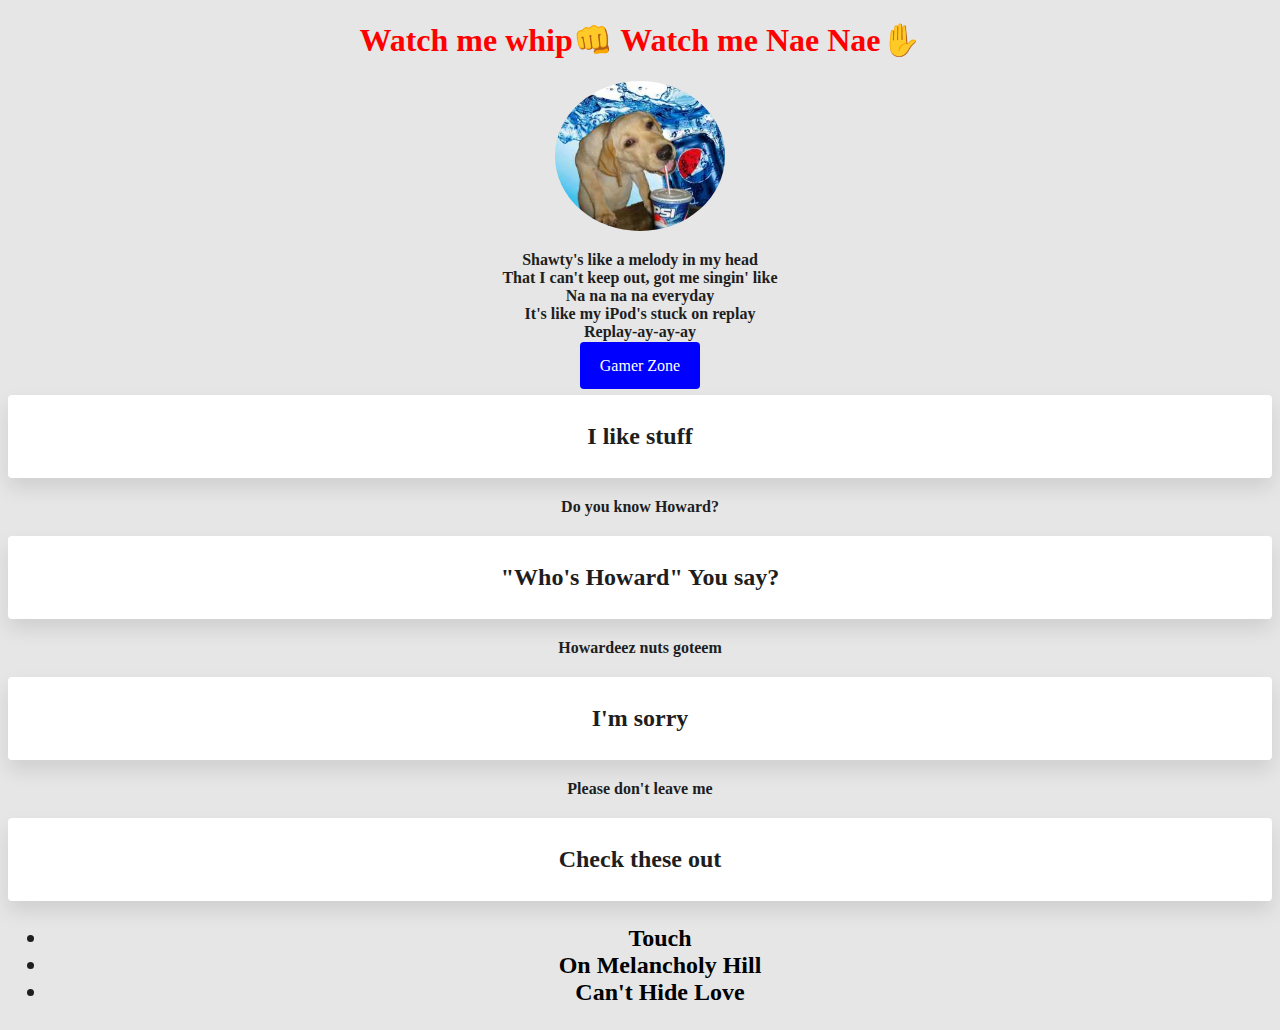
==== index.html @ 81b9e92f "Add files via upload" ====
<!DOCTYPE html>
<html>
	
	<head>
		<title> Bruh </title>
		<meta name="description" content = "welcome to my mine">
		<link href="style.css" rel="stylesheet">
		<meta charset = "UTF-8">
	</head>

	<body>
		<h1>Watch me whip👊 Watch me Nae Nae✋</h1>
		<img src="images/profile.jpg" alt="Cool Dog" class= img-circle>
		<p>
			Shawty's like a melody in my head<br>
			That I can't keep out, got me singin' like<br>
			Na na na na everyday<br>
			It's like my iPod's stuck on replay<br>
			Replay-ay-ay-ay
		</p>

		<a href="https://www.youtube.com/watch?v=hcVxZXz_bSI" target="_blank" class=btn-blue>Gamer Zone</a>

		<h2 class=card-white>I like stuff</h2>
		<p>
			Do you know Howard?
		</p>

		<h2 class=card-white>"Who's Howard" You say?</h2> 
		<p>
			Howardeez nuts goteem
		</p>

		<h2 class=card-white>I'm sorry</h2> 
		<p>
			Please don't leave me
		</p>
		

		<h2 class=card-white>Check these out<h2>

		<ul>
			<li>
				<a href="https://www.youtube.com/watch?v=0Gkhol2Q1og" target="_blank">Touch</a>	
			</li>
			<li>
				<a href="https://www.youtube.com/watch?v=04mfKJWDSzI" target="_blank">On Melancholy Hill</a>	
			</li>
			<li>
				<a href="https://www.youtube.com/watch?v=1TxgfbPl9Qg" target="_blank">Can't Hide Love</a>	
			</li>
		</ul>

		

	


	</body>

</html>
---- style.css ----
body {
	background-color: rgb(230, 230, 230);
	color: rgb(30, 30, 30);
	font-family: "Comic Sans MS", "Comic Sans", cursive;
	font-weight: 500;
	letter-spacing: 0px;
	text-align: center;
}

h1 {
	color: red;
}

p {
	font-weight: 900;
}

a {
	color: black;
	text-decoration: none;
}
a:hover {
	text-decoration: none;
}

.text-black {
	font-weight: 900
}
.card-white {
	background-color: white;
	box-shadow: 0px 10px 20px rgb(0 0 0 / 10%);
	padding: 28px;
	border-radius: 4px;
	margin:20px 0px;
}
.container {
	width: 700px;
	margin: 40px auto;
}
.btn-blue {
	background-color: blue;
	color: white;
	padding: 15px 20px;
	border-radius: 4px;
	transition: padding 0.1s ease;
}

.btn-blue:hover {
	background-color: black;
	padding: 17px 22px;
}

.img-circle {
	height: 150px;
	border-radius: 50%;
	transition: height 0.3s ease;
}
.img-circle:hover{
	height: 200px;
}
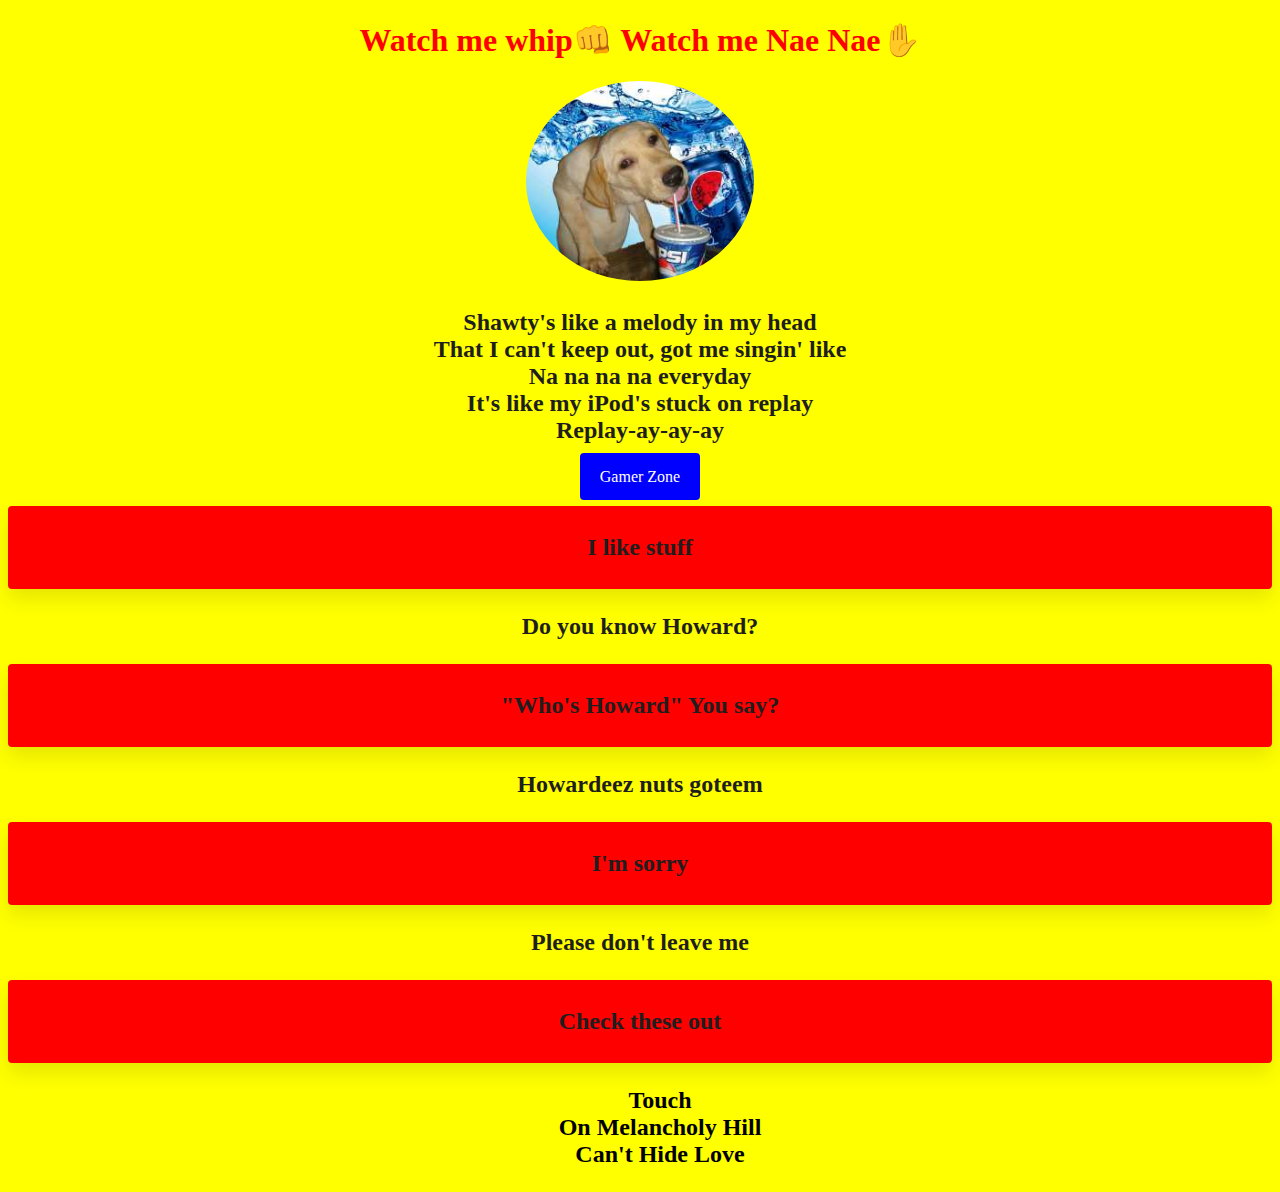
==== commit adec5ce6: "Add files via upload" ====
--- a/index.html
+++ b/index.html
@@ -16,7 +16,7 @@
 			That I can't keep out, got me singin' like<br>
 			Na na na na everyday<br>
 			It's like my iPod's stuck on replay<br>
-			Replay-ay-ay-ay
+			Replay-ay-ay-ay<br>
 		</p>
 
 		<a href="https://www.youtube.com/watch?v=hcVxZXz_bSI" target="_blank" class=btn-blue>Gamer Zone</a>
@@ -51,11 +51,6 @@
 			</li>
 		</ul>
 
-		
-
-	
-
-
 	</body>
 
 </html>--- a/style.css
+++ b/style.css
@@ -1,5 +1,5 @@
 body {
-	background-color: rgb(230, 230, 230);
+	background-color: yellow; 
 	color: rgb(30, 30, 30);
 	font-family: "Comic Sans MS", "Comic Sans", cursive;
 	font-weight: 500;
@@ -12,6 +12,7 @@
 }
 
 p {
+	font-size: 24px;
 	font-weight: 900;
 }
 
@@ -23,11 +24,16 @@
 	text-decoration: none;
 }
 
+ul
+{
+list-style-type: none;
+}
+
 .text-black {
 	font-weight: 900
 }
 .card-white {
-	background-color: white;
+	background-color: red;
 	box-shadow: 0px 10px 20px rgb(0 0 0 / 10%);
 	padding: 28px;
 	border-radius: 4px;
@@ -51,10 +57,11 @@
 }
 
 .img-circle {
-	height: 150px;
+	height: 200px;
 	border-radius: 50%;
 	transition: height 0.3s ease;
 }
 .img-circle:hover{
-	height: 200px;
-}+	height: 300px;
+}
+rgb(230, 230, 230)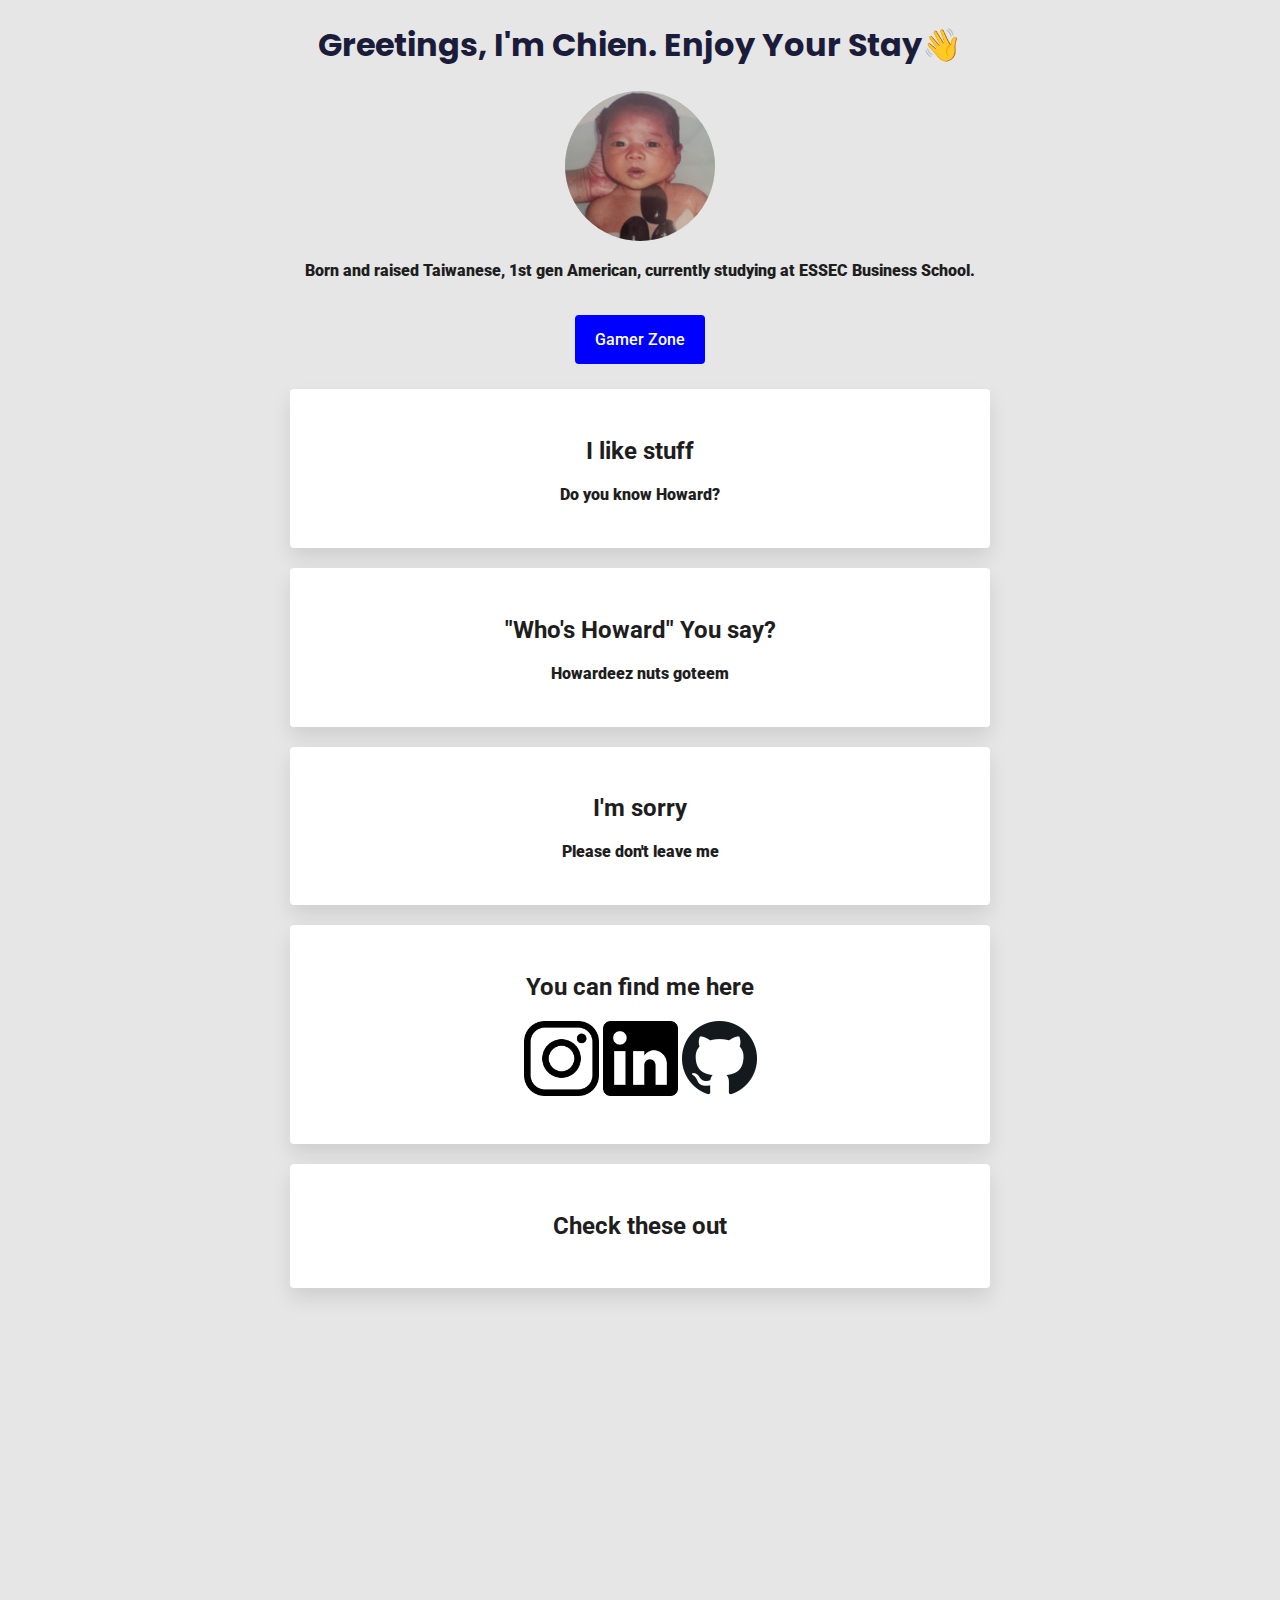
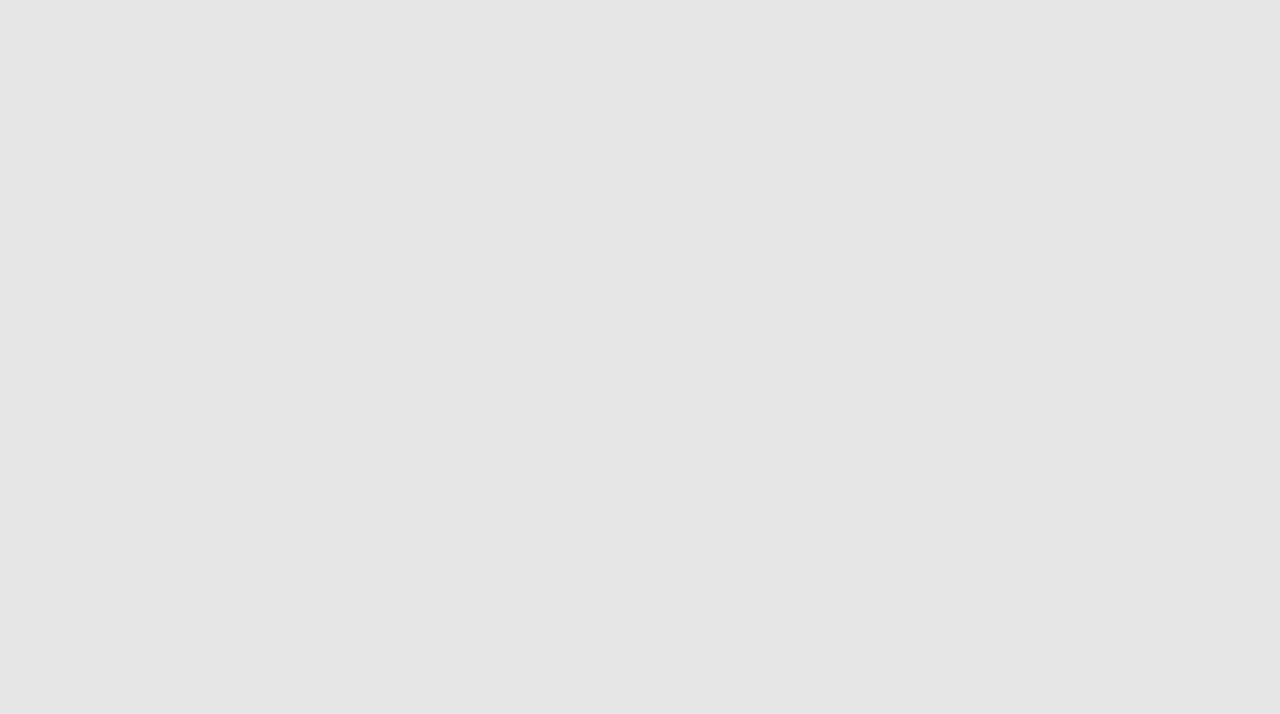
==== commit f0c84ef4: "Add files via upload" ====
--- a/index.html
+++ b/index.html
@@ -2,54 +2,84 @@
 <html>
 	
 	<head>
-		<title> Bruh </title>
+		<title> Chien's Profile </title>
 		<meta name="description" content = "welcome to my mine">
 		<link href="style.css" rel="stylesheet">
+		<link rel="preconnect" href="https://fonts.gstatic.com">
+		<link href="https://fonts.googleapis.com/css2?family=Poppins&family=Roboto:wght@300&display=swap" rel="stylesheet">
 		<meta charset = "UTF-8">
 	</head>
 
 	<body>
-		<h1>Watch me whip👊 Watch me Nae Nae✋</h1>
-		<img src="images/profile.jpg" alt="Cool Dog" class= img-circle>
-		<p>
-			Shawty's like a melody in my head<br>
-			That I can't keep out, got me singin' like<br>
-			Na na na na everyday<br>
-			It's like my iPod's stuck on replay<br>
-			Replay-ay-ay-ay<br>
-		</p>
-
-		<a href="https://www.youtube.com/watch?v=hcVxZXz_bSI" target="_blank" class=btn-blue>Gamer Zone</a>
-
-		<h2 class=card-white>I like stuff</h2>
-		<p>
-			Do you know Howard?
-		</p>
-
-		<h2 class=card-white>"Who's Howard" You say?</h2> 
-		<p>
-			Howardeez nuts goteem
-		</p>
-
-		<h2 class=card-white>I'm sorry</h2> 
-		<p>
-			Please don't leave me
+		<h1>
+			Greetings, I'm Chien. Enjoy Your Stay👋
+		</h1>
+		<img src="images/profile.jpg" alt="Cool Baby" class= img-circle>
+		<p id="desc">
+			Born and raised Taiwanese, 1st gen American, currently studying at ESSEC Business School.
 		</p>
 		
+		<a href="https://www.youtube.com/watch?v=hcVxZXz_bSI" target="_blank" class=btn-blue>Gamer Zone</a>
+		
+		<div class="container">		
+			<div class=card-white>
+				<h2>
+					I like stuff
+				</h2>
+				<p>
+					Do you know Howard?
+				</p>
+			</div>
 
-		<h2 class=card-white>Check these out<h2>
+			<div class="card-white">
+				<h2>
+					"Who's Howard" You say?
+				</h2> 
+				<p>
+					Howardeez nuts goteem
+				</p>
+			</div>
 
-		<ul>
-			<li>
-				<a href="https://www.youtube.com/watch?v=0Gkhol2Q1og" target="_blank">Touch</a>	
-			</li>
-			<li>
-				<a href="https://www.youtube.com/watch?v=04mfKJWDSzI" target="_blank">On Melancholy Hill</a>	
-			</li>
-			<li>
-				<a href="https://www.youtube.com/watch?v=1TxgfbPl9Qg" target="_blank">Can't Hide Love</a>	
-			</li>
-		</ul>
+			<div class="card-white">
+				<h2>I'm sorry</h2> 
+				<p>
+					Please don't leave me
+				</p>
+			</div>
+
+			<div class="card-white">
+				<h2>
+					You can find me here
+				</h2>
+				<p>
+					<a href="https://www.instagram.com/plzsndhelp/" target="_blank">
+						<img src="images/instagram.png" alt="instagram" class="icons">
+					</a>
+					<a href="https://www.linkedin.com/in/chienw/" target="_blank">
+						<img src="images/linkedin.png" alt="linkedin" class="icons">
+					</a>
+					<a href="https://github.com/DominoLine" target="_blank">
+						<img src="images/github.png" alt="github" class="icons">
+					</a>
+				</p>
+			</div>
+
+			<div class="card-white">
+				<h2>Check these out</h2>
+			</div>
+			
+			<ul>
+				<li>
+					<iframe width="560" height="315" src="https://www.youtube.com/embed/0Gkhol2Q1og" title="YouTube video player" frameborder="0" allow="accelerometer; autoplay; clipboard-write; encrypted-media; gyroscope; picture-in-picture" allowfullscreen></iframe>
+				</li>
+				<li>
+					<iframe width="560" height="315" src="https://www.youtube.com/embed/04mfKJWDSzI" title="YouTube video player" frameborder="0" allow="accelerometer; autoplay; clipboard-write; encrypted-media; gyroscope; picture-in-picture" allowfullscreen></iframe>	
+				</li>
+				<li>
+					<iframe width="560" height="315" src="https://www.youtube.com/embed/sd-dK8OqtVU" title="YouTube video player" frameborder="0" allow="accelerometer; autoplay; clipboard-write; encrypted-media; gyroscope; picture-in-picture" allowfullscreen></iframe>
+				</li>
+			</ul>
+		</div>
 
 	</body>
 
--- a/style.css
+++ b/style.css
@@ -1,18 +1,18 @@
 body {
-	background-color: yellow; 
+	background-color: rgb(230, 230, 230);
 	color: rgb(30, 30, 30);
-	font-family: "Comic Sans MS", "Comic Sans", cursive;
+	font-family: 'Roboto', sans-serif;
 	font-weight: 500;
 	letter-spacing: 0px;
 	text-align: center;
 }
 
 h1 {
-	color: red;
+	color: rgb(27, 27, 58);
+	font-family: 'Poppins', sans-serif;
 }
 
 p {
-	font-size: 24px;
 	font-weight: 900;
 }
 
@@ -20,30 +20,40 @@
 	color: black;
 	text-decoration: none;
 }
+
 a:hover {
 	text-decoration: none;
 }
 
-ul
-{
+ul {
 list-style-type: none;
+padding: 0;
+font-family: 'Poppins', sans-serif;
 }
 
 .text-black {
 	font-weight: 900
 }
+
 .card-white {
-	background-color: red;
+	background-color: white;
 	box-shadow: 0px 10px 20px rgb(0 0 0 / 10%);
 	padding: 28px;
 	border-radius: 4px;
 	margin:20px 0px;
 }
+
+.icons{
+	height: 75px;
+}
+
 .container {
 	width: 700px;
 	margin: 40px auto;
 }
+
 .btn-blue {
+	margin: 50px;
 	background-color: blue;
 	color: white;
 	padding: 15px 20px;
@@ -57,11 +67,15 @@
 }
 
 .img-circle {
-	height: 200px;
+	height: 150px;
 	border-radius: 50%;
 	transition: height 0.3s ease;
 }
 .img-circle:hover{
-	height: 300px;
+	height: 200px;
 }
-rgb(230, 230, 230)+
+#desc {
+	margin-bottom: 50px;
+}
+
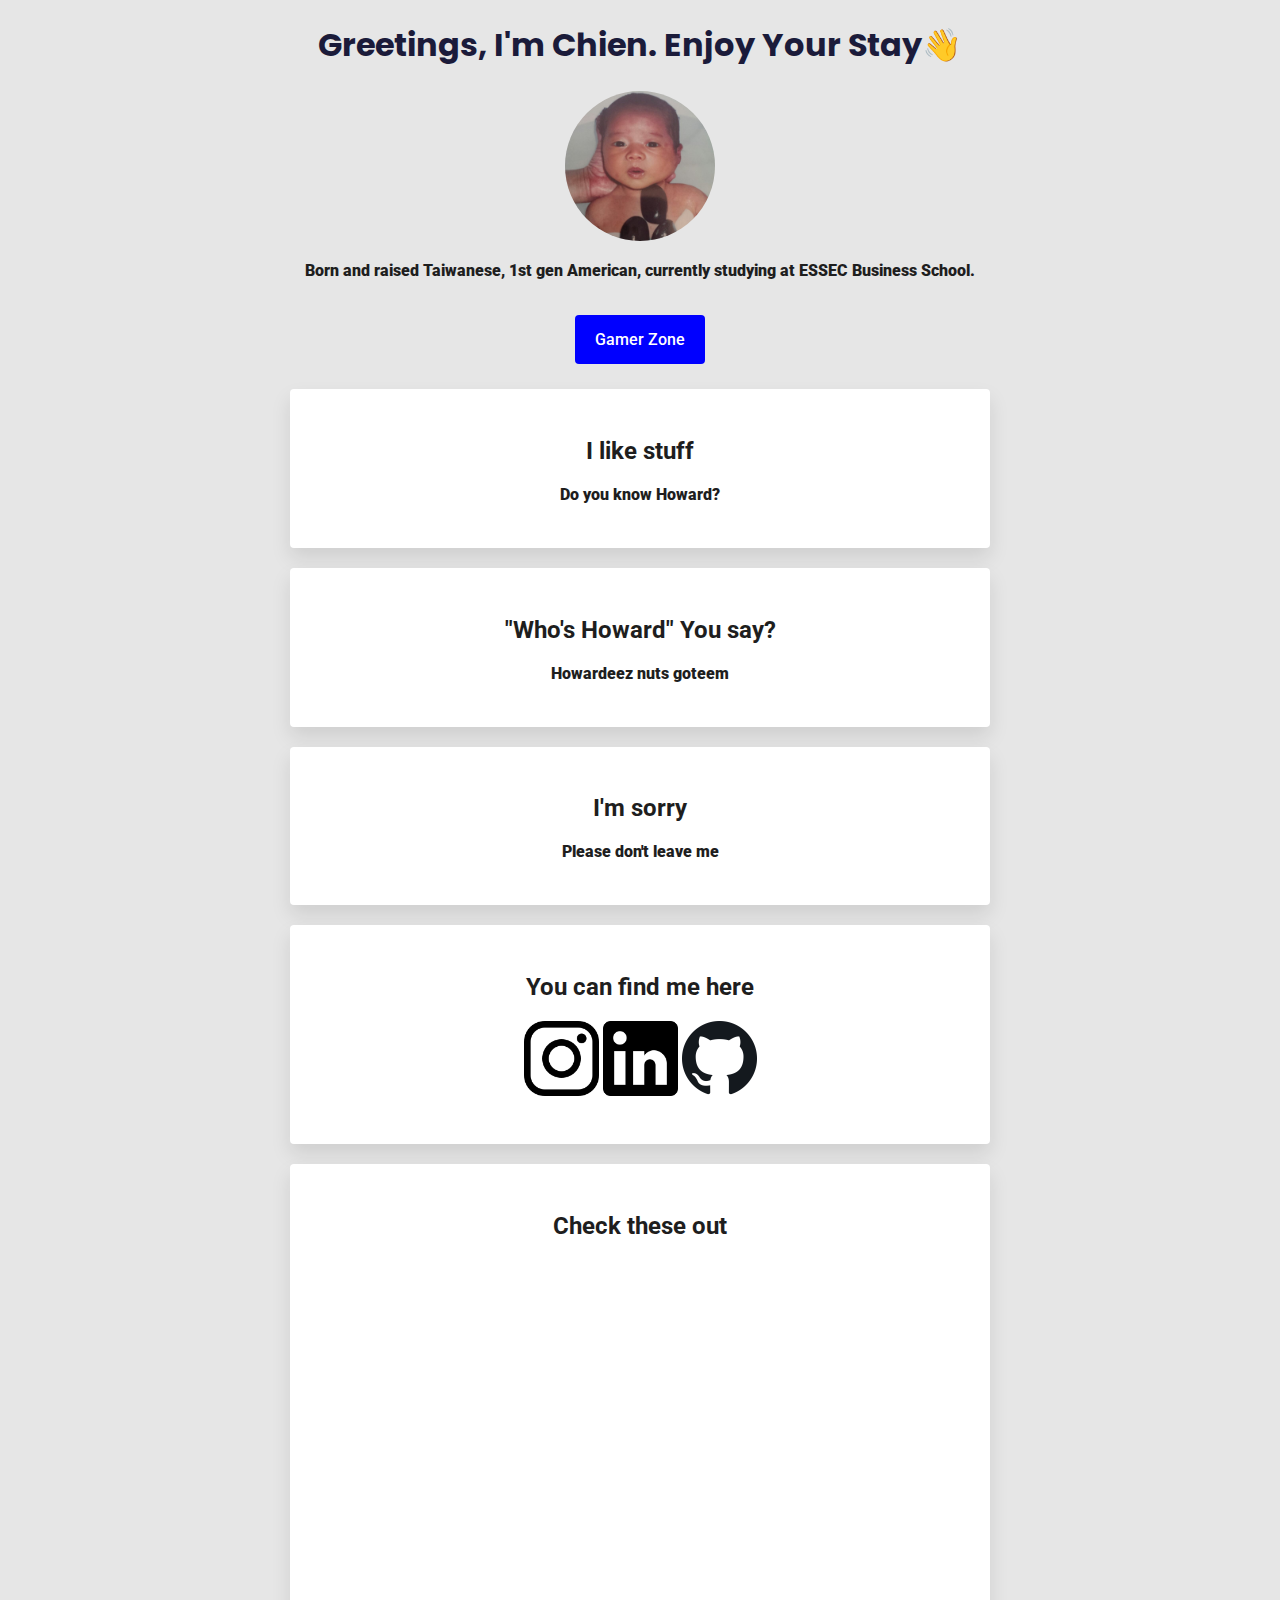
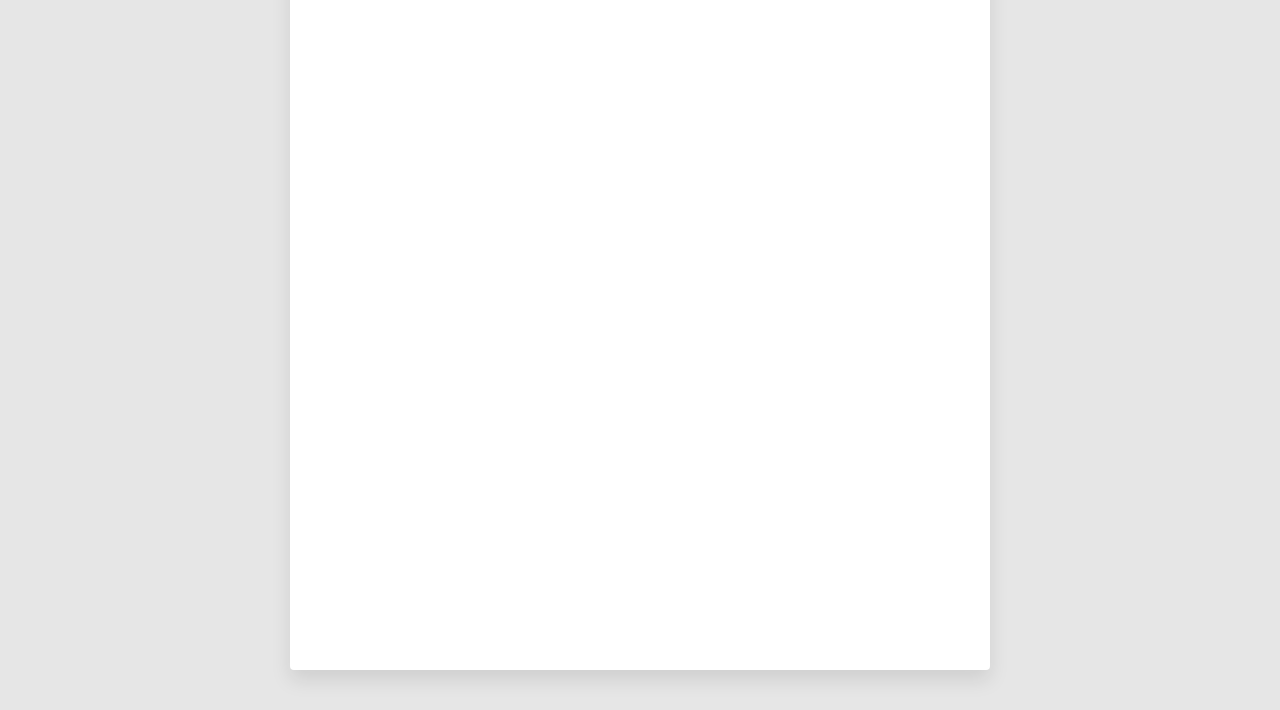
==== commit 46f6c887: "Add files via upload" ====
--- a/index.html
+++ b/index.html
@@ -66,19 +66,22 @@
 
 			<div class="card-white">
 				<h2>Check these out</h2>
+				<p>
+					<ul>
+						<li>
+							<iframe width="560" height="315" src="https://www.youtube.com/embed/0Gkhol2Q1og" title="YouTube video player" frameborder="0" allow="accelerometer; autoplay; clipboard-write; encrypted-media; gyroscope; picture-in-picture" allowfullscreen></iframe>
+						</li>
+						<li>
+							<iframe width="560" height="315" src="https://www.youtube.com/embed/04mfKJWDSzI" title="YouTube video player" frameborder="0" allow="accelerometer; autoplay; clipboard-write; encrypted-media; gyroscope; picture-in-picture" allowfullscreen></iframe>	
+						</li>
+						<li>
+							<iframe width="560" height="315" src="https://www.youtube.com/embed/sd-dK8OqtVU" title="YouTube video player" frameborder="0" allow="accelerometer; autoplay; clipboard-write; encrypted-media; gyroscope; picture-in-picture" allowfullscreen></iframe>
+						</li>
+					</ul>
+				</p>
 			</div>
 			
-			<ul>
-				<li>
-					<iframe width="560" height="315" src="https://www.youtube.com/embed/0Gkhol2Q1og" title="YouTube video player" frameborder="0" allow="accelerometer; autoplay; clipboard-write; encrypted-media; gyroscope; picture-in-picture" allowfullscreen></iframe>
-				</li>
-				<li>
-					<iframe width="560" height="315" src="https://www.youtube.com/embed/04mfKJWDSzI" title="YouTube video player" frameborder="0" allow="accelerometer; autoplay; clipboard-write; encrypted-media; gyroscope; picture-in-picture" allowfullscreen></iframe>	
-				</li>
-				<li>
-					<iframe width="560" height="315" src="https://www.youtube.com/embed/sd-dK8OqtVU" title="YouTube video player" frameborder="0" allow="accelerometer; autoplay; clipboard-write; encrypted-media; gyroscope; picture-in-picture" allowfullscreen></iframe>
-				</li>
-			</ul>
+
 		</div>
 
 	</body>
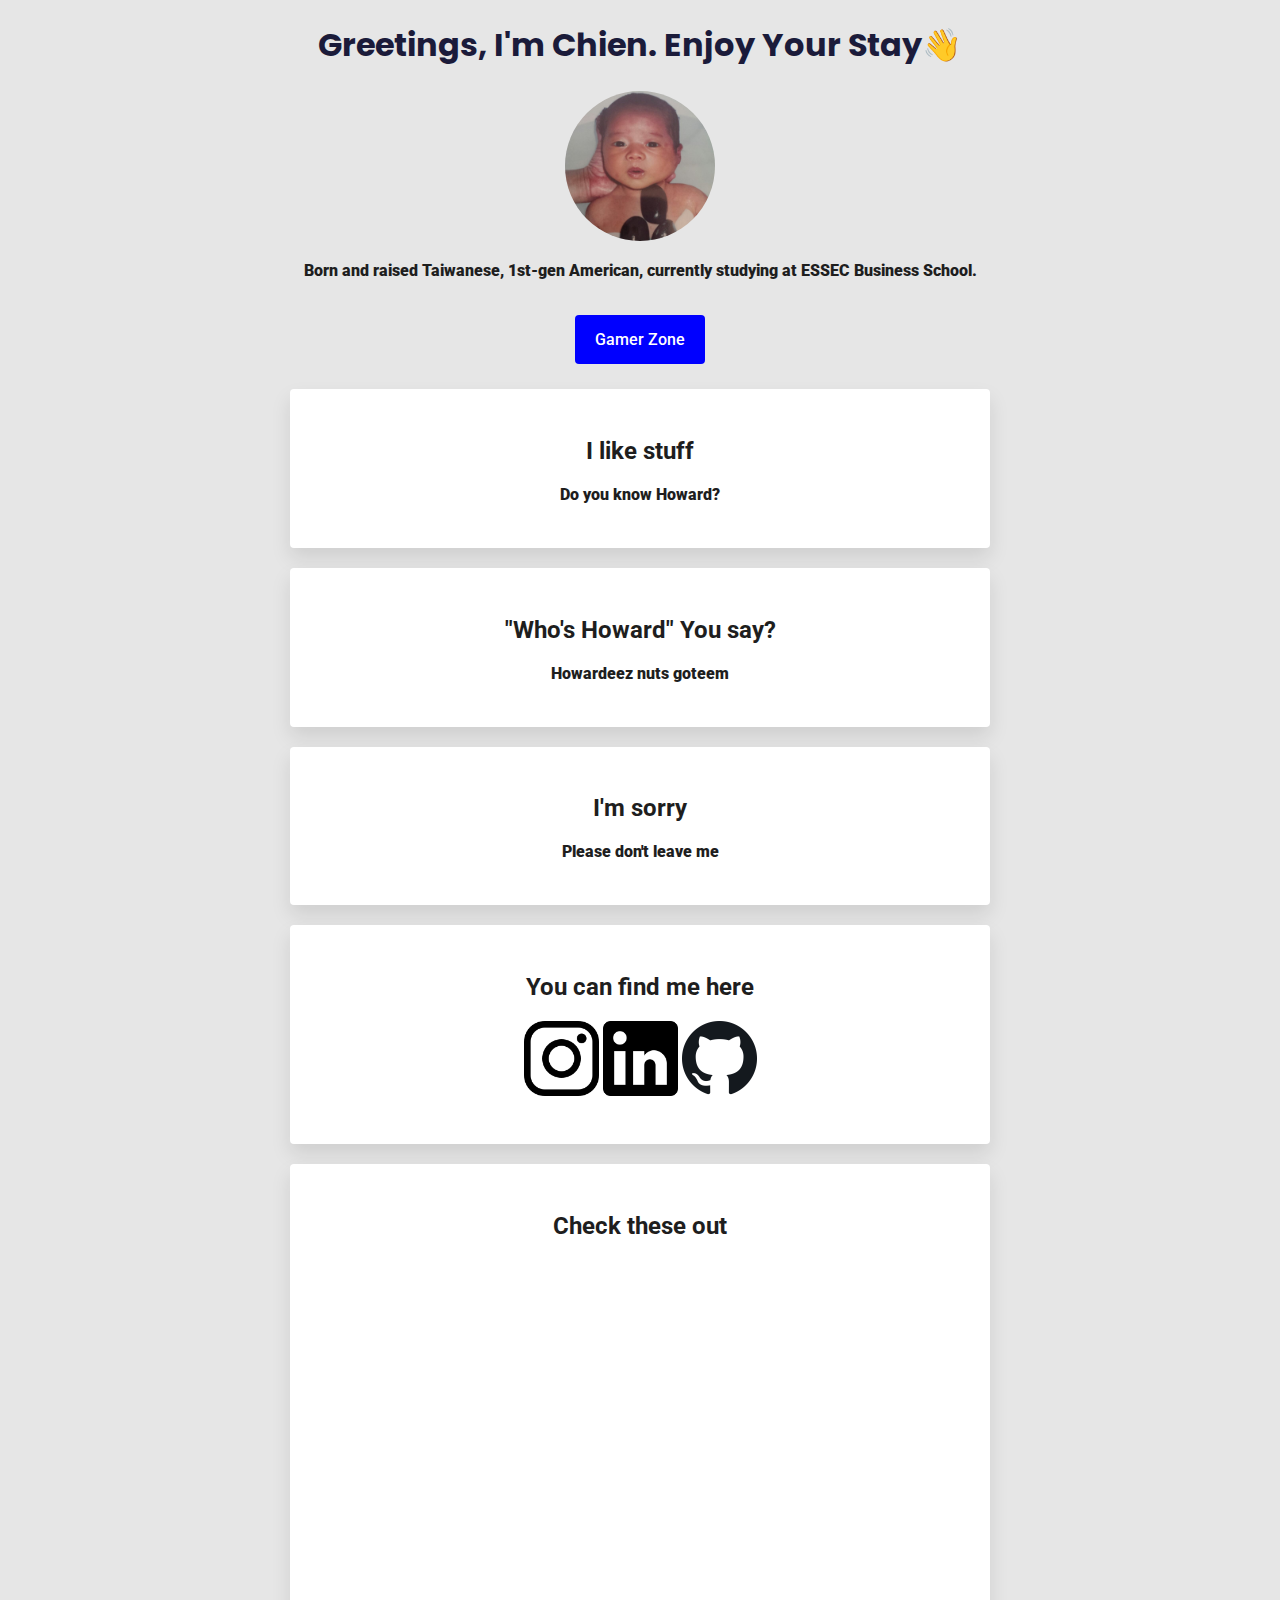
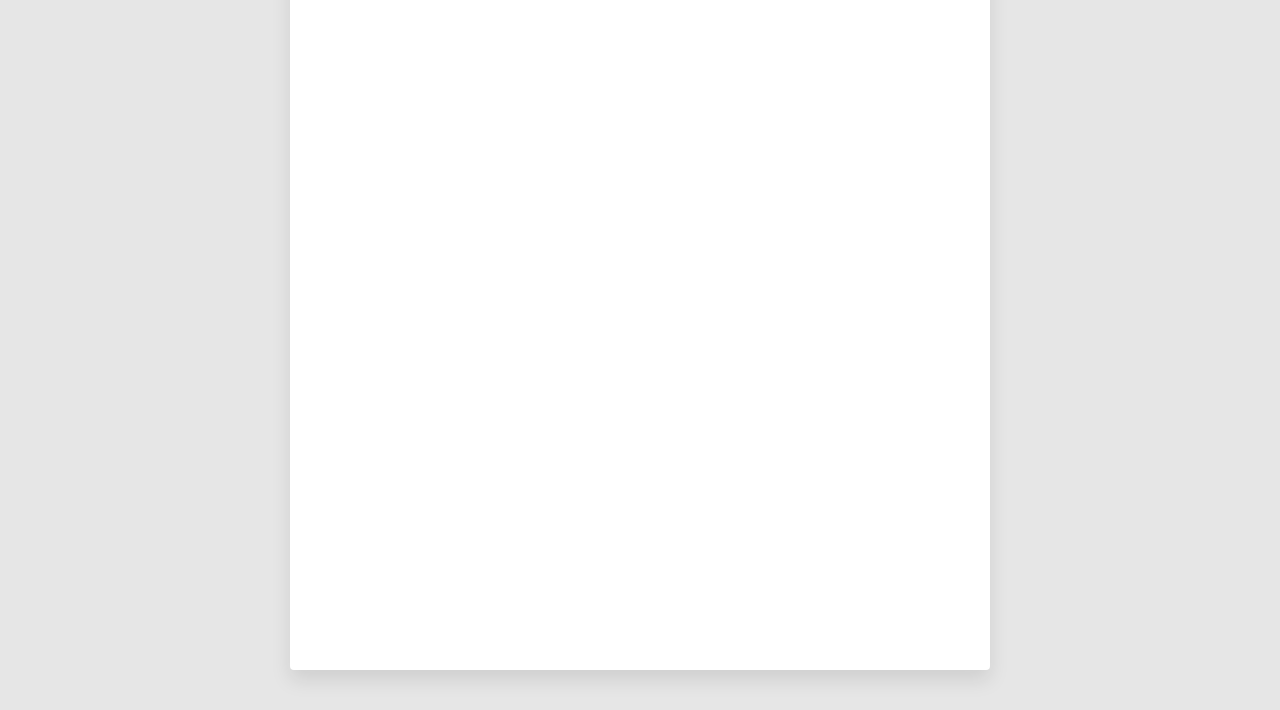
==== commit b3a87f5d: "Add files via upload" ====
--- a/index.html
+++ b/index.html
@@ -16,11 +16,11 @@
 		</h1>
 		<img src="images/profile.jpg" alt="Cool Baby" class= img-circle>
 		<p id="desc">
-			Born and raised Taiwanese, 1st gen American, currently studying at ESSEC Business School.
+			Born and raised Taiwanese, 1st-gen American, currently studying at ESSEC Business School.
 		</p>
 		
-		<a href="https://www.youtube.com/watch?v=hcVxZXz_bSI" target="_blank" class=btn-blue>Gamer Zone</a>
-		
+		<a href="https://www.youtube.com/watch?v=dQw4w9WgXcQ" target="_blank" class=btn-blue>Gamer Zone</a>
+
 		<div class="container">		
 			<div class=card-white>
 				<h2>
@@ -80,7 +80,6 @@
 					</ul>
 				</p>
 			</div>
-			
 
 		</div>
 
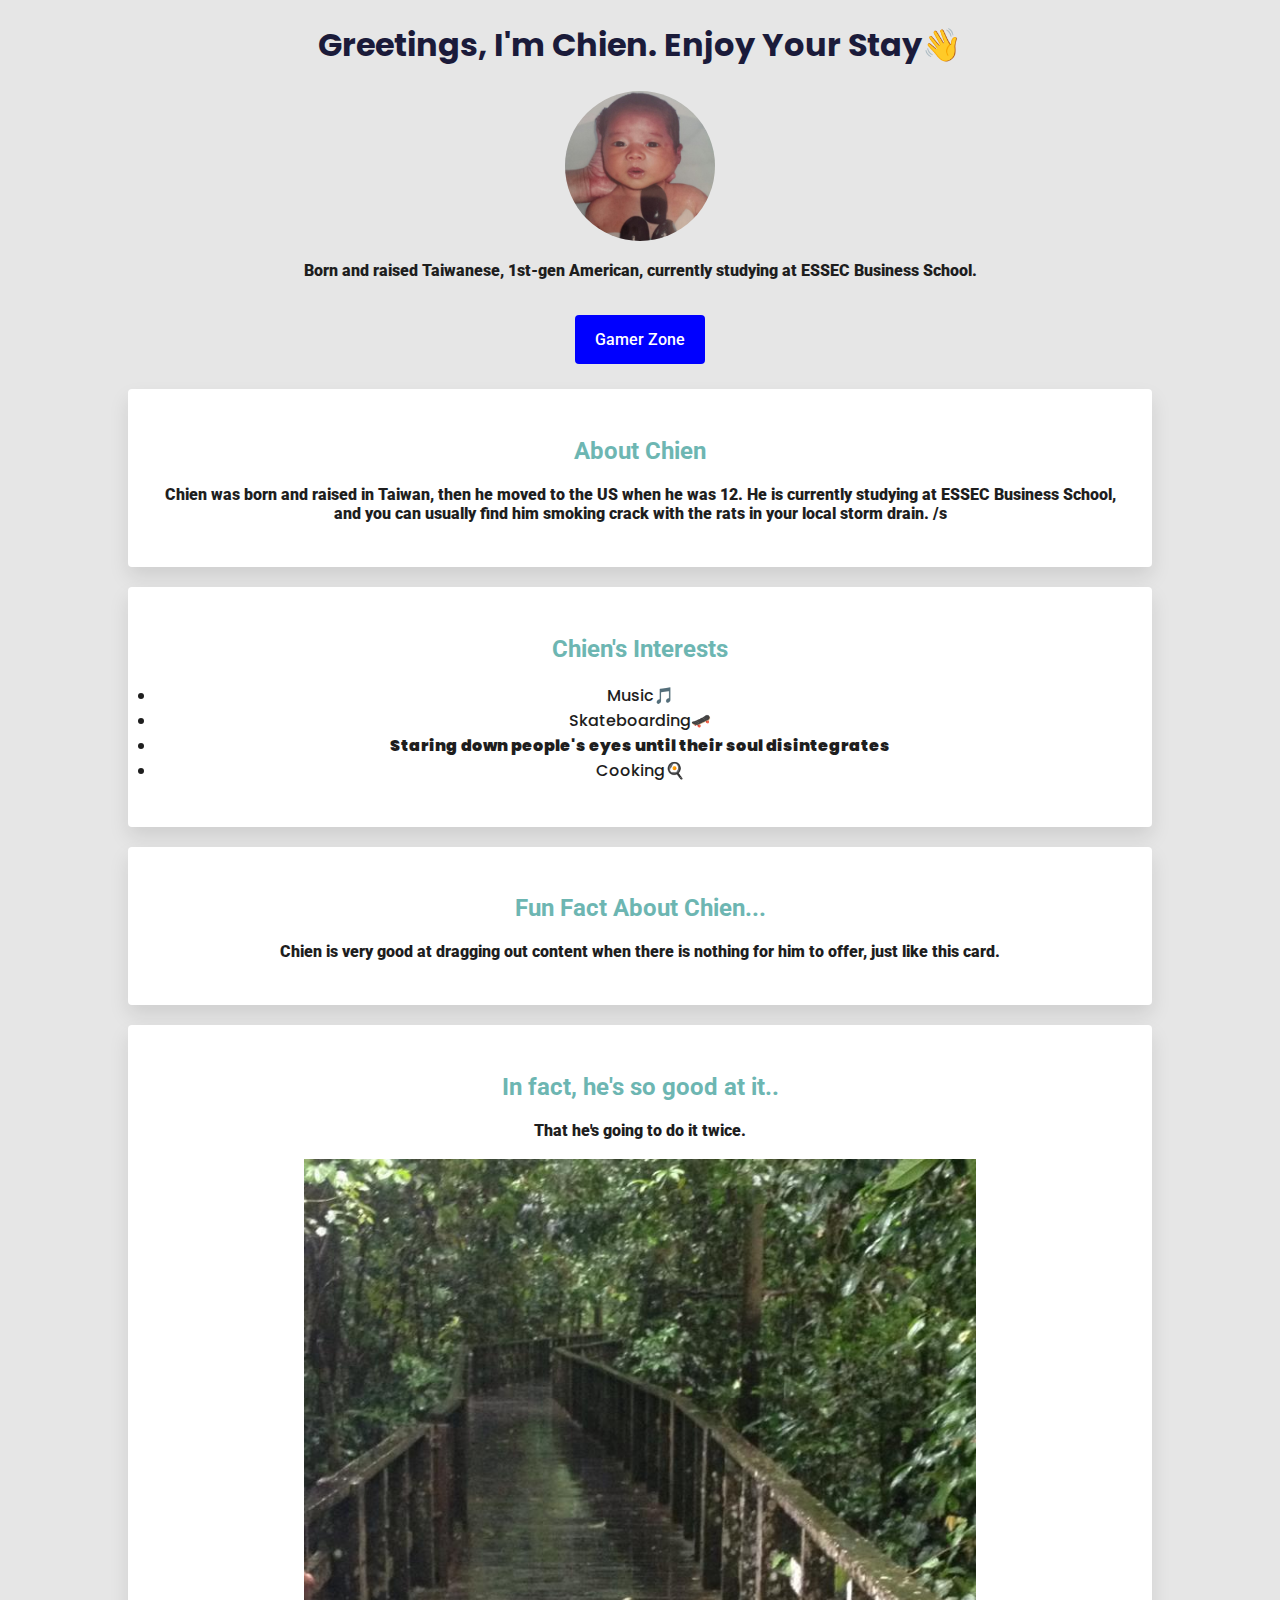
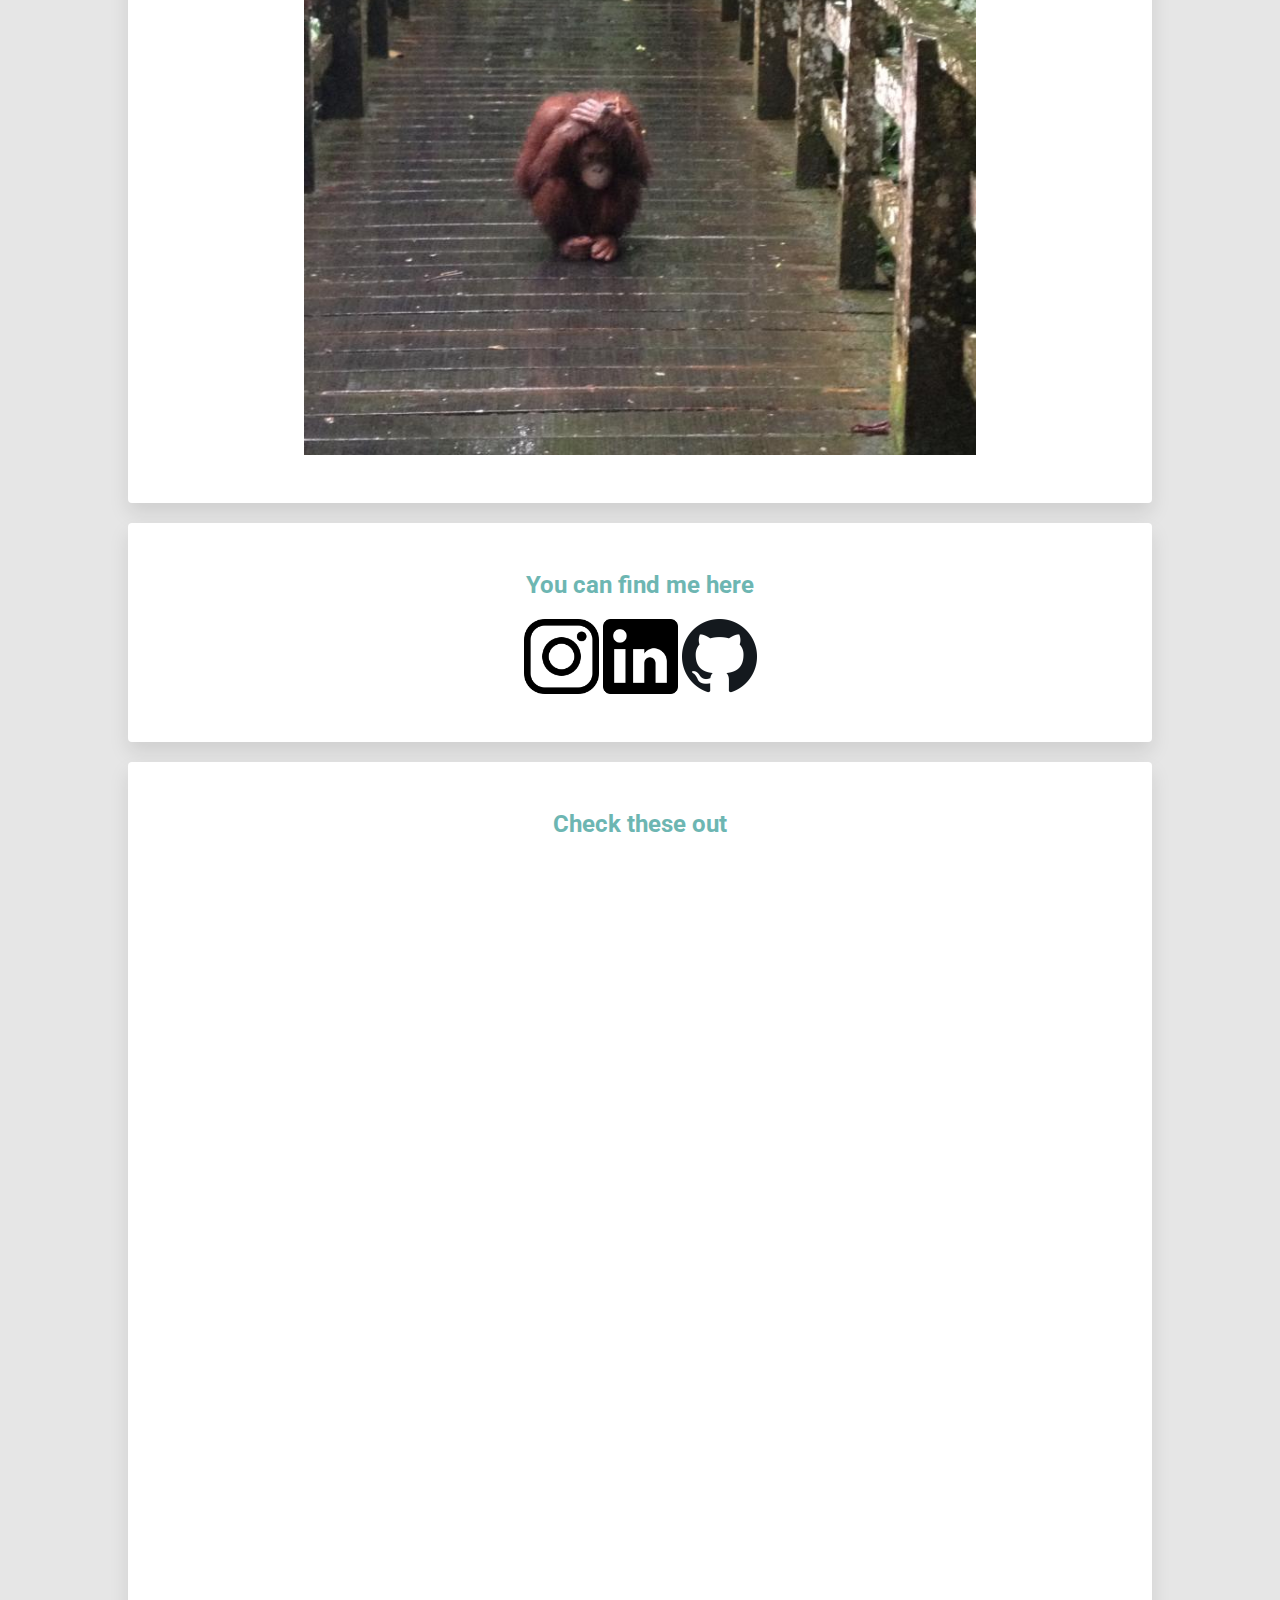
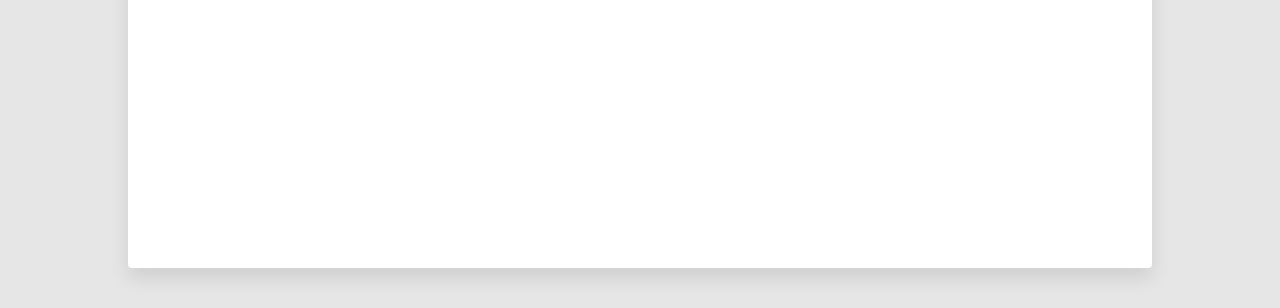
==== commit 8c4e40dd: "Add files via upload" ====
--- a/index.html
+++ b/index.html
@@ -24,26 +24,47 @@
 		<div class="container">		
 			<div class=card-white>
 				<h2>
-					I like stuff
+					About Chien
 				</h2>
 				<p>
-					Do you know Howard?
+					Chien was born and raised in Taiwan, then he moved to the US when he was 12. He is currently studying at ESSEC Business School, and you can usually find him smoking crack with the rats in your local storm drain. /s
 				</p>
 			</div>
 
 			<div class="card-white">
 				<h2>
-					"Who's Howard" You say?
+					Chien's Interests
 				</h2> 
 				<p>
-					Howardeez nuts goteem
+					<ul>
+						<li>
+							Music🎵
+						</li>
+						<li>
+							Skateboarding🛹
+						</li>
+						<li class="bold">
+							Staring down people's eyes until their soul disintegrates
+						</li>
+						<li>
+							Cooking🍳
+						</li>
+					</ul>
 				</p>
 			</div>
 
 			<div class="card-white">
-				<h2>I'm sorry</h2> 
+				<h2>Fun Fact About Chien...</h2> 
 				<p>
-					Please don't leave me
+					Chien is very good at dragging out content when there is nothing for him to offer, just like this card.
+				</p>
+			</div>
+
+			<div class="card-white">
+				<h2>In fact, he's so good at it..</h2> 
+				<p>
+					That he's going to do it twice.<br><br>
+					<img src="images/monk.jpg" alt="Rain Monkey" class="viewport-scale">
 				</p>
 			</div>
 
@@ -67,7 +88,7 @@
 			<div class="card-white">
 				<h2>Check these out</h2>
 				<p>
-					<ul>
+					<ul class="vids">
 						<li>
 							<iframe width="560" height="315" src="https://www.youtube.com/embed/0Gkhol2Q1og" title="YouTube video player" frameborder="0" allow="accelerometer; autoplay; clipboard-write; encrypted-media; gyroscope; picture-in-picture" allowfullscreen></iframe>
 						</li>
--- a/style.css
+++ b/style.css
@@ -10,6 +10,10 @@
 h1 {
 	color: rgb(27, 27, 58);
 	font-family: 'Poppins', sans-serif;
+}
+
+h2 {
+	color:rgb(109, 182, 178)
 }
 
 p {
@@ -26,9 +30,20 @@
 }
 
 ul {
+font-family: 'Poppins', sans-serif;
+padding: 0;
+}
+
+.viewport-scale{
+	height: 70vw;
+}
+
+.bold {
+	font-weight: 900;
+}
+
+.vids {
 list-style-type: none;
-padding: 0;
-font-family: 'Poppins', sans-serif;
 }
 
 .text-black {
@@ -48,7 +63,7 @@
 }
 
 .container {
-	width: 700px;
+	width: 80vw;
 	margin: 40px auto;
 }
 
